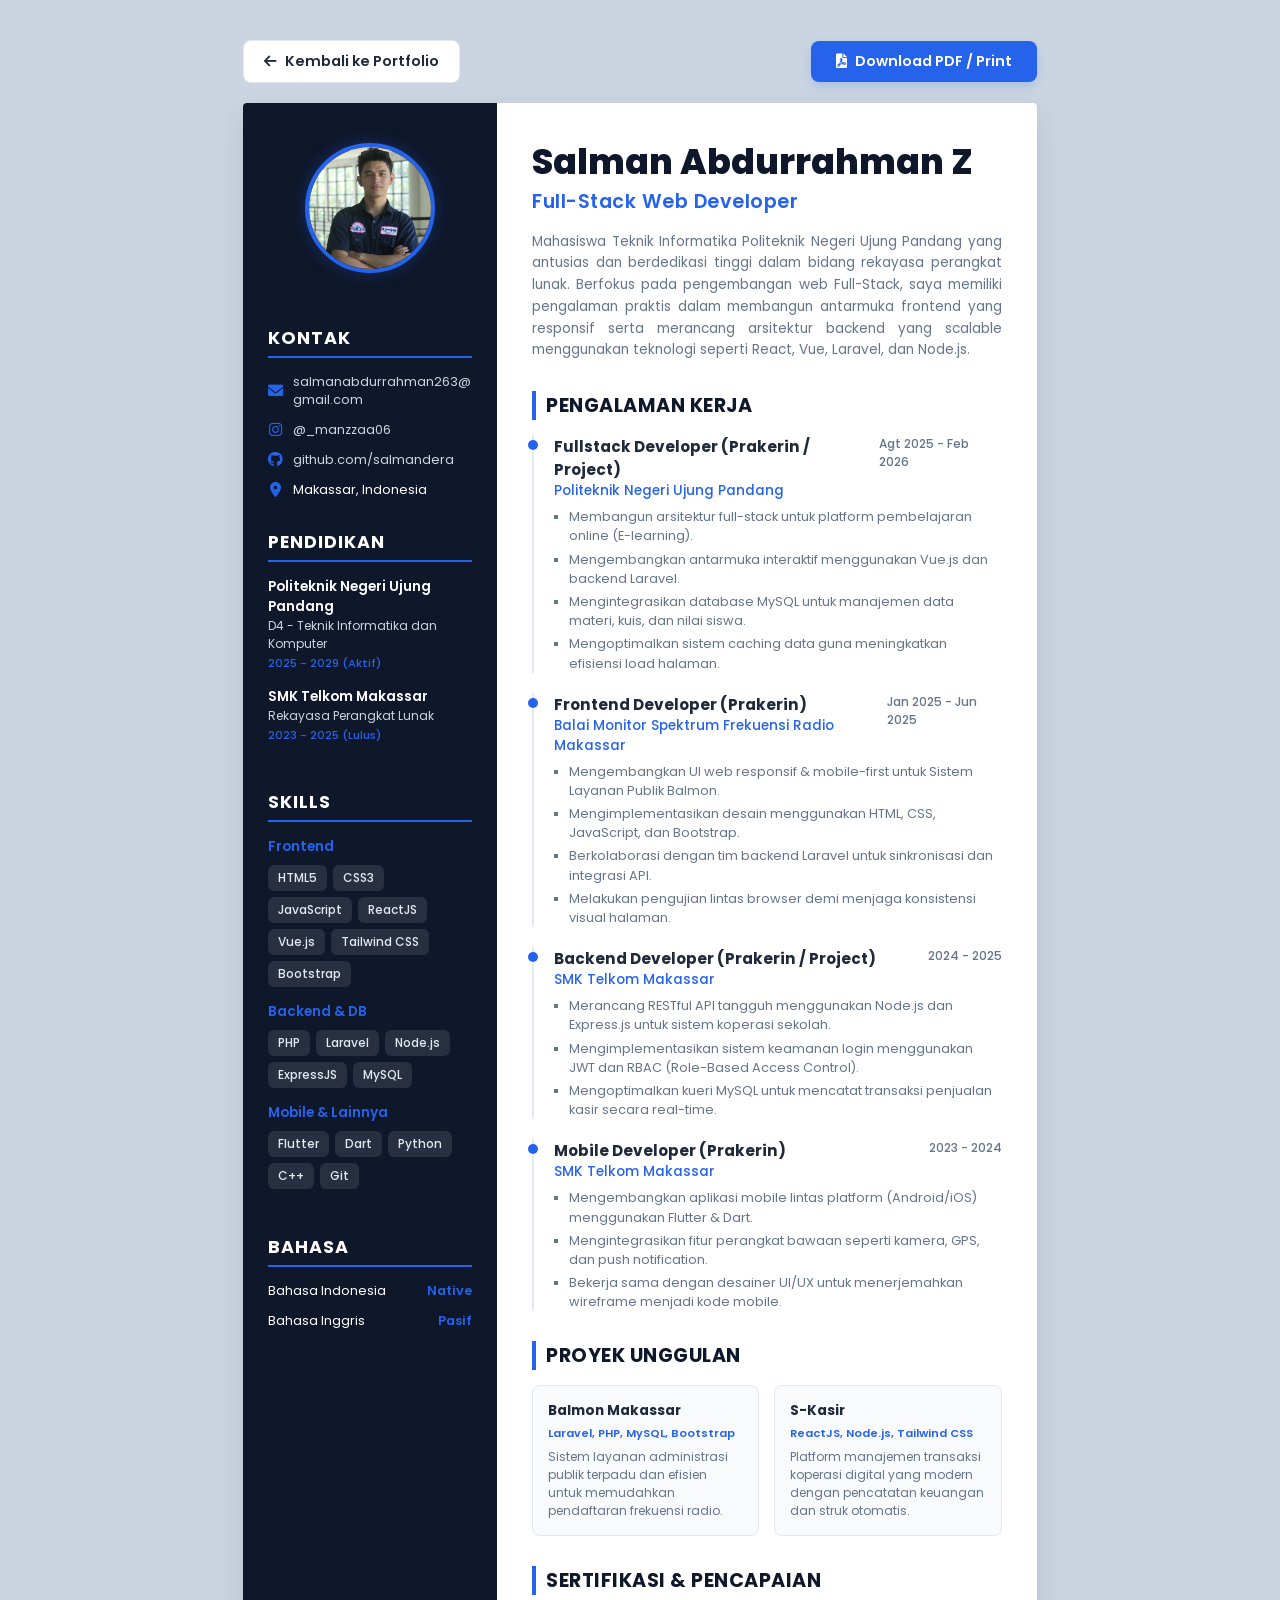
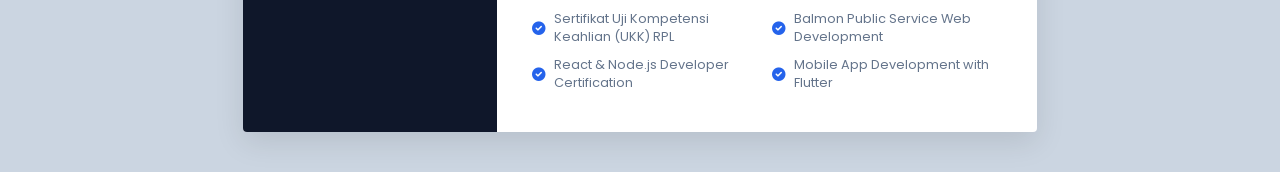
==== cv.html @ c312fb47 "Deskripsi pembaruan" ====
<!DOCTYPE html>
<html lang="id">
<head>
    <meta charset="UTF-8">
    <meta name="viewport" content="width=device-width, initial-scale=1.0">
    <title>CV - Salman Abdurrahman Z</title>
    
    <link href="https://fonts.googleapis.com/css2?family=Poppins:wght@300;400;500;600;700;800&display=swap" rel="stylesheet">
    <link rel="stylesheet" href="https://cdnjs.cloudflare.com/ajax/libs/font-awesome/6.0.0/css/all.min.css">
    
    <style>
        :root {
            --primary: #0f172a;
            --secondary: #2563eb;
            --text-dark: #1e293b;
            --text-light: #64748b;
            --bg-light: #f8fafc;
            --border-color: #e2e8f0;
        }

        * {
            margin: 0;
            padding: 0;
            box-sizing: border-box;
            font-family: 'Poppins', sans-serif;
        }

        body {
            background-color: #cbd5e1;
            color: var(--text-dark);
            padding: 40px 0;
            display: flex;
            flex-direction: column;
            align-items: center;
        }

        /* Print Button */
        .no-print-zone {
            width: 210mm;
            margin-bottom: 20px;
            display: flex;
            justify-content: space-between;
            align-items: center;
        }

        .back-btn {
            background: #ffffff;
            color: var(--text-dark);
            border: 1px solid var(--border-color);
            padding: 10px 20px;
            border-radius: 8px;
            text-decoration: none;
            font-weight: 600;
            font-size: 0.9rem;
            display: inline-flex;
            align-items: center;
            gap: 8px;
            transition: 0.2s;
        }

        .back-btn:hover {
            background: #f1f5f9;
        }

        .print-btn {
            background: var(--secondary);
            color: #fff;
            border: none;
            padding: 10px 25px;
            border-radius: 8px;
            cursor: pointer;
            font-weight: 600;
            font-size: 0.9rem;
            display: inline-flex;
            align-items: center;
            gap: 8px;
            box-shadow: 0 4px 10px rgba(37, 99, 235, 0.2);
            transition: 0.2s;
        }

        .print-btn:hover {
            background: #1d4ed8;
            transform: translateY(-1px);
        }

        /* CV Sheet (A4 Size) */
        .cv-sheet {
            width: 210mm;
            min-height: 297mm;
            background: #fff;
            box-shadow: 0 10px 30px rgba(0, 0, 0, 0.1);
            display: grid;
            grid-template-columns: 32% 68%;
            border-radius: 4px;
            overflow: hidden;
        }

        /* Sidebar styling */
        .sidebar {
            background-color: var(--primary);
            color: #fff;
            padding: 40px 25px;
            display: flex;
            flex-direction: column;
            gap: 30px;
        }

        .profile-container {
            text-align: center;
        }

        .profile-img {
            width: 130px;
            height: 130px;
            border-radius: 50%;
            object-fit: cover;
            border: 4px solid var(--secondary);
            margin-bottom: 15px;
            box-shadow: 0 0 15px rgba(37, 99, 235, 0.3);
        }

        .sidebar-section-title {
            font-size: 1.1rem;
            font-weight: 700;
            border-bottom: 2px solid var(--secondary);
            padding-bottom: 5px;
            margin-bottom: 15px;
            text-transform: uppercase;
            letter-spacing: 1px;
            color: #fff;
        }

        .contact-list {
            list-style: none;
            display: flex;
            flex-direction: column;
            gap: 12px;
        }

        .contact-item {
            display: flex;
            align-items: center;
            gap: 10px;
            font-size: 0.8rem;
            word-break: break-all;
        }

        .contact-item i {
            color: var(--secondary);
            font-size: 0.95rem;
            width: 15px;
            text-align: center;
        }

        .contact-item a {
            color: #cbd5e1;
            text-decoration: none;
        }

        .contact-item a:hover {
            color: #fff;
        }

        .skill-group {
            margin-bottom: 15px;
        }

        .skill-group-title {
            font-size: 0.85rem;
            font-weight: 600;
            color: var(--secondary);
            margin-bottom: 8px;
        }

        .skill-tags {
            display: flex;
            flex-wrap: wrap;
            gap: 6px;
        }

        .skill-tags span {
            background: rgba(255, 255, 255, 0.1);
            color: #e2e8f0;
            padding: 4px 10px;
            border-radius: 6px;
            font-size: 0.75rem;
            font-weight: 500;
        }

        .education-item {
            margin-bottom: 15px;
        }

        .education-title {
            font-size: 0.85rem;
            font-weight: 600;
            color: #fff;
        }

        .education-subtitle {
            font-size: 0.75rem;
            color: #cbd5e1;
            margin-bottom: 2px;
        }

        .education-date {
            font-size: 0.7rem;
            color: var(--secondary);
            font-weight: 500;
        }

        /* Main Content styling */
        .main-content {
            padding: 40px 35px;
            display: flex;
            flex-direction: column;
            gap: 30px;
        }

        .header-info h1 {
            font-size: 2.2rem;
            font-weight: 800;
            color: var(--primary);
            line-height: 1.1;
        }

        .header-info h2 {
            font-size: 1.2rem;
            font-weight: 600;
            color: var(--secondary);
            margin-top: 5px;
            letter-spacing: 0.5px;
        }

        .summary-text {
            font-size: 0.85rem;
            line-height: 1.6;
            color: var(--text-light);
            margin-top: 15px;
            text-align: justify;
        }

        .section-title {
            font-size: 1.2rem;
            font-weight: 700;
            color: var(--primary);
            border-left: 4px solid var(--secondary);
            padding-left: 10px;
            margin-bottom: 15px;
            text-transform: uppercase;
            letter-spacing: 0.5px;
        }

        .timeline {
            display: flex;
            flex-direction: column;
            gap: 20px;
        }

        .timeline-item {
            position: relative;
            padding-left: 20px;
            border-left: 2px solid var(--border-color);
        }

        .timeline-item::after {
            content: '';
            position: absolute;
            left: -6px;
            top: 5px;
            width: 10px;
            height: 10px;
            border-radius: 50%;
            background: var(--secondary);
        }

        .timeline-header {
            display: flex;
            justify-content: space-between;
            align-items: flex-start;
            margin-bottom: 6px;
        }

        .job-title {
            font-size: 0.95rem;
            font-weight: 700;
            color: var(--text-dark);
        }

        .company-name {
            font-size: 0.85rem;
            font-weight: 500;
            color: var(--secondary);
        }

        .job-date {
            font-size: 0.75rem;
            color: var(--text-light);
            font-weight: 500;
        }

        .job-desc {
            list-style-type: square;
            padding-left: 15px;
            display: flex;
            flex-direction: column;
            gap: 4px;
        }

        .job-desc li {
            font-size: 0.8rem;
            line-height: 1.5;
            color: var(--text-light);
        }

        .project-list {
            display: grid;
            grid-template-columns: 1fr 1fr;
            gap: 15px;
        }

        .project-card {
            background: var(--bg-light);
            border: 1px solid var(--border-color);
            padding: 15px;
            border-radius: 8px;
        }

        .project-name {
            font-size: 0.85rem;
            font-weight: 700;
            color: var(--text-dark);
            margin-bottom: 4px;
        }

        .project-tech {
            font-size: 0.7rem;
            color: var(--secondary);
            font-weight: 600;
            margin-bottom: 6px;
        }

        .project-desc {
            font-size: 0.75rem;
            line-height: 1.5;
            color: var(--text-light);
        }

        .cert-list {
            list-style: none;
            display: grid;
            grid-template-columns: 1fr 1fr;
            gap: 10px;
        }

        .cert-item {
            display: flex;
            align-items: center;
            gap: 8px;
            font-size: 0.8rem;
            color: var(--text-light);
        }

        .cert-item i {
            color: var(--secondary);
            font-size: 0.85rem;
        }

        /* Print Adjustments */
        @media print {
            body {
                background: none;
                padding: 0;
            }

            .no-print-zone {
                display: none;
            }

            .cv-sheet {
                box-shadow: none;
                width: 100%;
                height: 100%;
                border-radius: 0;
            }

            .sidebar {
                background-color: var(--primary) !important;
                -webkit-print-color-adjust: exact;
                print-color-adjust: exact;
            }

            .sidebar-section-title {
                border-bottom-color: var(--secondary) !important;
            }

            .timeline-item::after {
                background: var(--secondary) !important;
                -webkit-print-color-adjust: exact;
                print-color-adjust: exact;
            }

            .project-card {
                background: var(--bg-light) !important;
                -webkit-print-color-adjust: exact;
                print-color-adjust: exact;
            }
        }

        /* Responsive styles */
        @media (max-width: 768px) {
            body {
                padding: 10px 0;
                background-color: #cbd5e1;
            }
            .no-print-zone {
                width: 95%;
                flex-direction: column;
                gap: 12px;
                align-items: stretch;
            }
            .back-btn, .print-btn {
                text-align: center;
                justify-content: center;
            }
            .cv-sheet {
                width: 95%;
                margin: 0 auto;
                box-shadow: 0 4px 10px rgba(0,0,0,0.05);
                grid-template-columns: 1fr;
            }
            .sidebar {
                padding: 30px 20px;
            }
            .main-content {
                padding: 30px 20px;
            }
            .header-info h1 {
                font-size: 1.8rem;
            }
            .timeline-header {
                flex-direction: column;
                gap: 4px;
            }
            .job-date {
                font-weight: 600;
                color: var(--secondary);
            }
            .project-list {
                grid-template-columns: 1fr;
            }
            .cert-list {
                grid-template-columns: 1fr;
            }
        }
    </style>
</head>
<body>

    <div class="no-print-zone">
        <a href="index.html" class="back-btn"><i class="fas fa-arrow-left"></i> Kembali ke Portfolio</a>
        <button onclick="window.print()" class="print-btn"><i class="fas fa-file-pdf"></i> Download PDF / Print</button>
    </div>

    <div class="cv-sheet">
        <!-- Sidebar -->
        <aside class="sidebar">
            <div class="profile-container">
                <img src="image/IMG_3314.JPG" alt="Salman Abdurrahman Z" class="profile-img">
            </div>

            <!-- Kontak -->
            <div>
                <h3 class="sidebar-section-title">Kontak</h3>
                <ul class="contact-list">
                    <li class="contact-item">
                        <i class="fas fa-envelope"></i>
                        <a href="mailto:salmanabdurrahman263@gmail.com">salmanabdurrahman263@gmail.com</a>
                    </li>
                    <li class="contact-item">
                        <i class="fab fa-instagram"></i>
                        <a href="https://instagram.com/_manzzaa06" target="_blank">@_manzzaa06</a>
                    </li>
                    <li class="contact-item">
                        <i class="fab fa-github"></i>
                        <a href="https://github.com/salmandera" target="_blank">github.com/salmandera</a>
                    </li>
                    <li class="contact-item">
                        <i class="fas fa-map-marker-alt"></i>
                        <span>Makassar, Indonesia</span>
                    </li>
                </ul>
            </div>

            <!-- Pendidikan -->
            <div>
                <h3 class="sidebar-section-title">Pendidikan</h3>
                <div class="education-item">
                    <h4 class="education-title">Politeknik Negeri Ujung Pandang</h4>
                    <p class="education-subtitle">D4 - Teknik Informatika dan Komputer</p>
                    <p class="education-date">2025 - 2029 (Aktif)</p>
                </div>
                <div class="education-item">
                    <h4 class="education-title">SMK Telkom Makassar</h4>
                    <p class="education-subtitle">Rekayasa Perangkat Lunak</p>
                    <p class="education-date">2023 - 2025 (Lulus)</p>
                </div>
            </div>

            <!-- Kemampuan / Skills -->
            <div>
                <h3 class="sidebar-section-title">Skills</h3>
                
                <div class="skill-group">
                    <h4 class="skill-group-title">Frontend</h4>
                    <div class="skill-tags">
                        <span>HTML5</span>
                        <span>CSS3</span>
                        <span>JavaScript</span>
                        <span>ReactJS</span>
                        <span>Vue.js</span>
                        <span>Tailwind CSS</span>
                        <span>Bootstrap</span>
                    </div>
                </div>

                <div class="skill-group">
                    <h4 class="skill-group-title">Backend & DB</h4>
                    <div class="skill-tags">
                        <span>PHP</span>
                        <span>Laravel</span>
                        <span>Node.js</span>
                        <span>ExpressJS</span>
                        <span>MySQL</span>
                    </div>
                </div>

                <div class="skill-group">
                    <h4 class="skill-group-title">Mobile & Lainnya</h4>
                    <div class="skill-tags">
                        <span>Flutter</span>
                        <span>Dart</span>
                        <span>Python</span>
                        <span>C++</span>
                        <span>Git</span>
                    </div>
                </div>
            </div>

            <!-- Bahasa -->
            <div>
                <h3 class="sidebar-section-title">Bahasa</h3>
                <ul class="contact-list">
                    <li class="contact-item" style="font-size:0.8rem; justify-content: space-between;">
                        <span>Bahasa Indonesia</span>
                        <span style="color:var(--secondary); font-weight:600;">Native</span>
                    </li>
                    <li class="contact-item" style="font-size:0.8rem; justify-content: space-between;">
                        <span>Bahasa Inggris</span>
                        <span style="color:var(--secondary); font-weight:600;">Pasif</span>
                    </li>
                </ul>
            </div>
        </aside>

        <!-- Main Content Area -->
        <main class="main-content">
            <div class="header-info">
                <h1>Salman Abdurrahman Z</h1>
                <h2>Full-Stack Web Developer</h2>
                <p class="summary-text">
                    Mahasiswa Teknik Informatika Politeknik Negeri Ujung Pandang yang antusias dan berdedikasi tinggi dalam bidang rekayasa perangkat lunak. Berfokus pada pengembangan web Full-Stack, saya memiliki pengalaman praktis dalam membangun antarmuka frontend yang responsif serta merancang arsitektur backend yang scalable menggunakan teknologi seperti React, Vue, Laravel, dan Node.js.
                </p>
            </div>

            <!-- Pengalaman Kerja / Prakerin -->
            <div>
                <h3 class="section-title">Pengalaman Kerja</h3>
                <div class="timeline">
                    <!-- Job 1 -->
                    <div class="timeline-item">
                        <div class="timeline-header">
                            <div>
                                <h4 class="job-title">Fullstack Developer (Prakerin / Project)</h4>
                                <h5 class="company-name">Politeknik Negeri Ujung Pandang</h5>
                            </div>
                            <span class="job-date">Agt 2025 - Feb 2026</span>
                        </div>
                        <ul class="job-desc">
                            <li>Membangun arsitektur full-stack untuk platform pembelajaran online (E-learning).</li>
                            <li>Mengembangkan antarmuka interaktif menggunakan Vue.js dan backend Laravel.</li>
                            <li>Mengintegrasikan database MySQL untuk manajemen data materi, kuis, dan nilai siswa.</li>
                            <li>Mengoptimalkan sistem caching data guna meningkatkan efisiensi load halaman.</li>
                        </ul>
                    </div>

                    <!-- Job 2 -->
                    <div class="timeline-item">
                        <div class="timeline-header">
                            <div>
                                <h4 class="job-title">Frontend Developer (Prakerin)</h4>
                                <h5 class="company-name">Balai Monitor Spektrum Frekuensi Radio Makassar</h5>
                            </div>
                            <span class="job-date">Jan 2025 - Jun 2025</span>
                        </div>
                        <ul class="job-desc">
                            <li>Mengembangkan UI web responsif & mobile-first untuk Sistem Layanan Publik Balmon.</li>
                            <li>Mengimplementasikan desain menggunakan HTML, CSS, JavaScript, dan Bootstrap.</li>
                            <li>Berkolaborasi dengan tim backend Laravel untuk sinkronisasi dan integrasi API.</li>
                            <li>Melakukan pengujian lintas browser demi menjaga konsistensi visual halaman.</li>
                        </ul>
                    </div>

                    <!-- Job 3 -->
                    <div class="timeline-item">
                        <div class="timeline-header">
                            <div>
                                <h4 class="job-title">Backend Developer (Prakerin / Project)</h4>
                                <h5 class="company-name">SMK Telkom Makassar</h5>
                            </div>
                            <span class="job-date">2024 - 2025</span>
                        </div>
                        <ul class="job-desc">
                            <li>Merancang RESTful API tangguh menggunakan Node.js dan Express.js untuk sistem koperasi sekolah.</li>
                            <li>Mengimplementasikan sistem keamanan login menggunakan JWT dan RBAC (Role-Based Access Control).</li>
                            <li>Mengoptimalkan kueri MySQL untuk mencatat transaksi penjualan kasir secara real-time.</li>
                        </ul>
                    </div>

                    <!-- Job 4 -->
                    <div class="timeline-item">
                        <div class="timeline-header">
                            <div>
                                <h4 class="job-title">Mobile Developer (Prakerin)</h4>
                                <h5 class="company-name">SMK Telkom Makassar</h5>
                            </div>
                            <span class="job-date">2023 - 2024</span>
                        </div>
                        <ul class="job-desc">
                            <li>Mengembangkan aplikasi mobile lintas platform (Android/iOS) menggunakan Flutter & Dart.</li>
                            <li>Mengintegrasikan fitur perangkat bawaan seperti kamera, GPS, dan push notification.</li>
                            <li>Bekerja sama dengan desainer UI/UX untuk menerjemahkan wireframe menjadi kode mobile.</li>
                        </ul>
                    </div>
                </div>
            </div>

            <!-- Proyek Unggulan -->
            <div>
                <h3 class="section-title">Proyek Unggulan</h3>
                <div class="project-list">
                    <div class="project-card">
                        <h4 class="project-name">Balmon Makassar</h4>
                        <p class="project-tech">Laravel, PHP, MySQL, Bootstrap</p>
                        <p class="project-desc">Sistem layanan administrasi publik terpadu dan efisien untuk memudahkan pendaftaran frekuensi radio.</p>
                    </div>
                    <div class="project-card">
                        <h4 class="project-name">S-Kasir</h4>
                        <p class="project-tech">ReactJS, Node.js, Tailwind CSS</p>
                        <p class="project-desc">Platform manajemen transaksi koperasi digital yang modern dengan pencatatan keuangan dan struk otomatis.</p>
                    </div>
                </div>
            </div>

            <!-- Sertifikasi -->
            <div>
                <h3 class="section-title">Sertifikasi & Pencapaian</h3>
                <ul class="cert-list">
                    <li class="cert-item"><i class="fas fa-check-circle"></i> Sertifikat Uji Kompetensi Keahlian (UKK) RPL</li>
                    <li class="cert-item"><i class="fas fa-check-circle"></i> Balmon Public Service Web Development</li>
                    <li class="cert-item"><i class="fas fa-check-circle"></i> React & Node.js Developer Certification</li>
                    <li class="cert-item"><i class="fas fa-check-circle"></i> Mobile App Development with Flutter</li>
                </ul>
            </div>
        </main>
    </div>

</body>
</html>
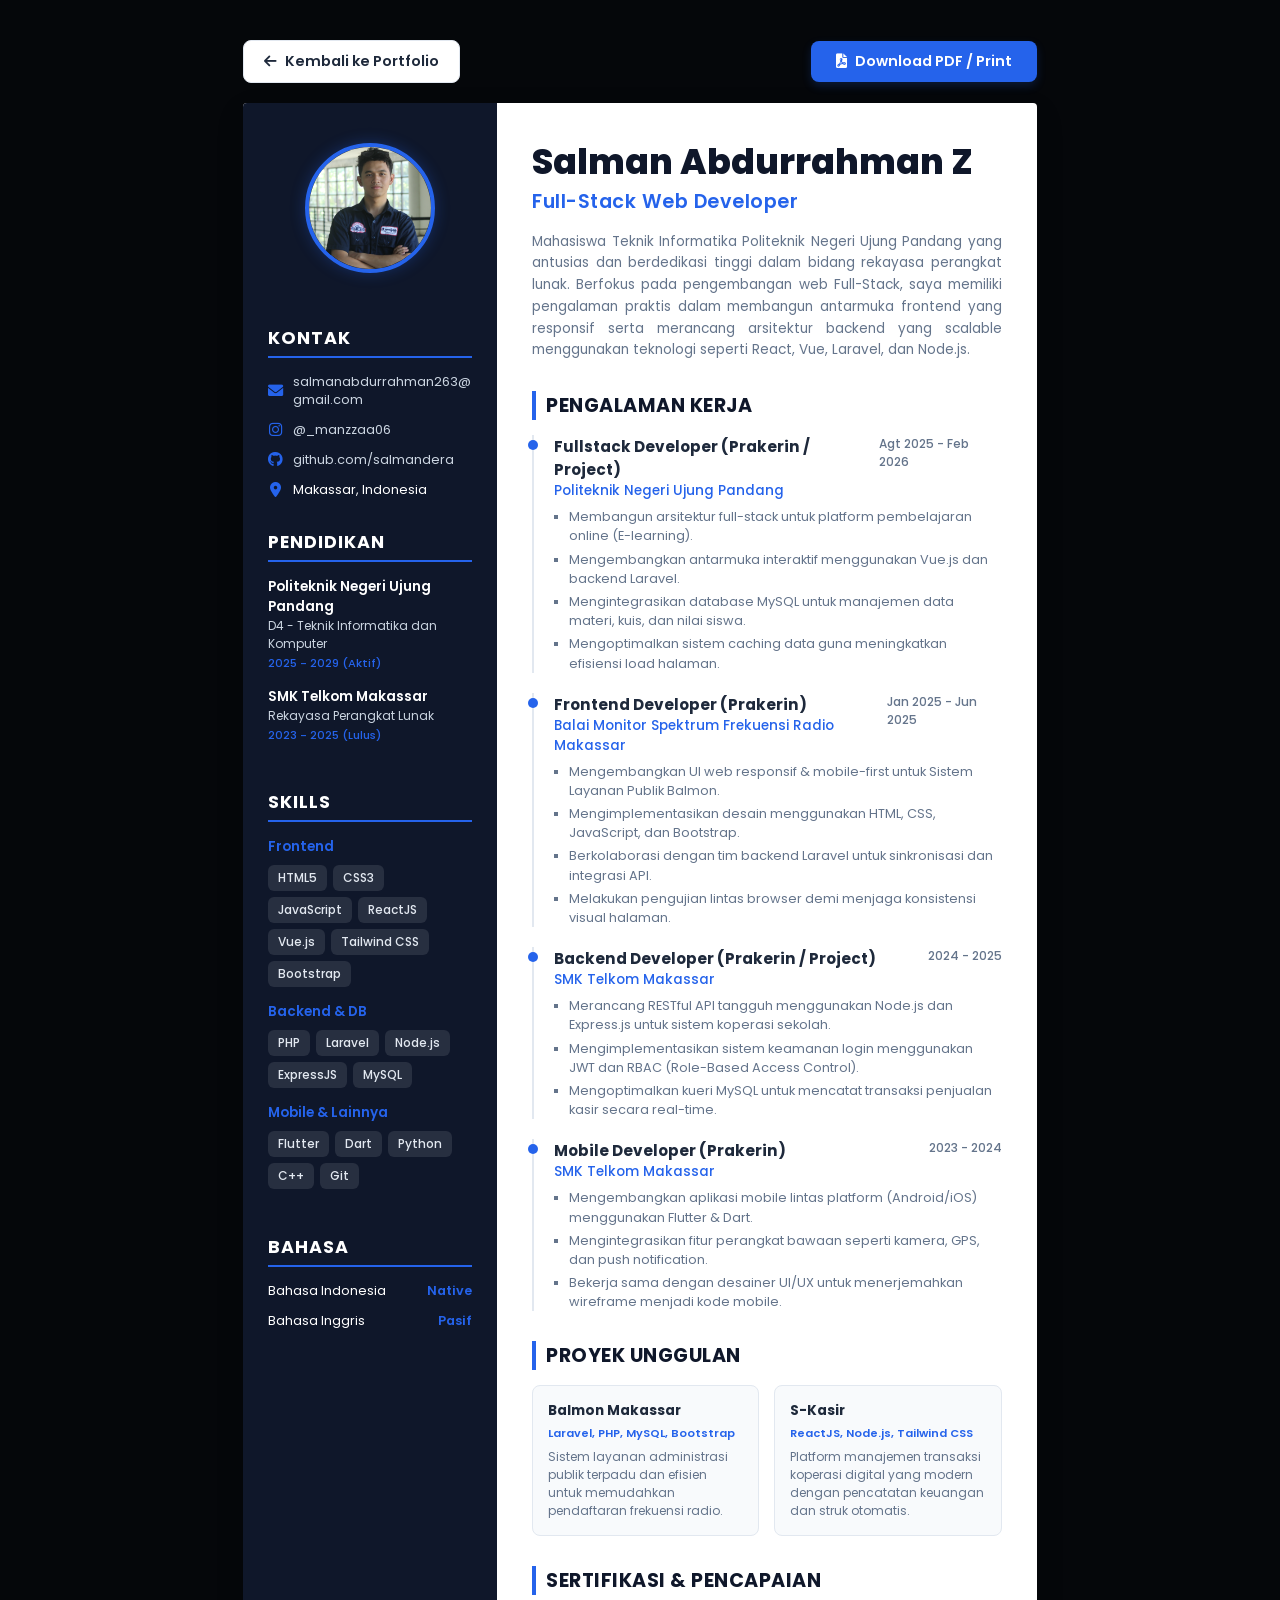
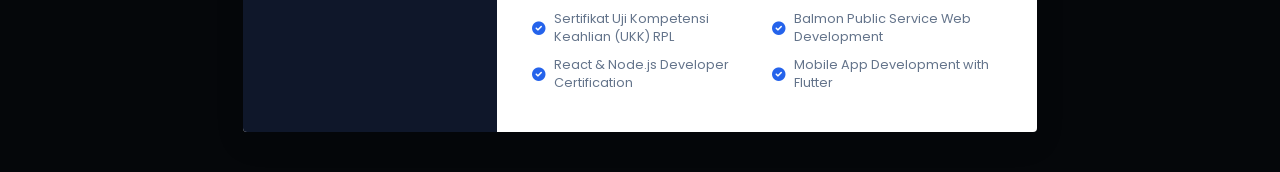
==== commit 741c0357: "feat: make portfolio fully responsive and add light mode toggle" ====
--- a/cv.html
+++ b/cv.html
@@ -4,6 +4,10 @@
     <meta charset="UTF-8">
     <meta name="viewport" content="width=device-width, initial-scale=1.0">
     <title>CV - Salman Abdurrahman Z</title>
+    <script>
+        const savedTheme = localStorage.getItem('theme') || 'dark';
+        document.documentElement.setAttribute('data-theme', savedTheme);
+    </script>
     
     <link href="https://fonts.googleapis.com/css2?family=Poppins:wght@300;400;500;600;700;800&display=swap" rel="stylesheet">
     <link rel="stylesheet" href="https://cdnjs.cloudflare.com/ajax/libs/font-awesome/6.0.0/css/all.min.css">
@@ -32,6 +36,14 @@
             display: flex;
             flex-direction: column;
             align-items: center;
+            transition: background-color 0.3s ease;
+        }
+
+        html[data-theme="dark"] body {
+            background-color: #05070a;
+        }
+        html[data-theme="light"] body {
+            background-color: #cbd5e1;
         }
 
         /* Print Button */
@@ -411,7 +423,6 @@
         @media (max-width: 768px) {
             body {
                 padding: 10px 0;
-                background-color: #cbd5e1;
             }
             .no-print-zone {
                 width: 95%;
